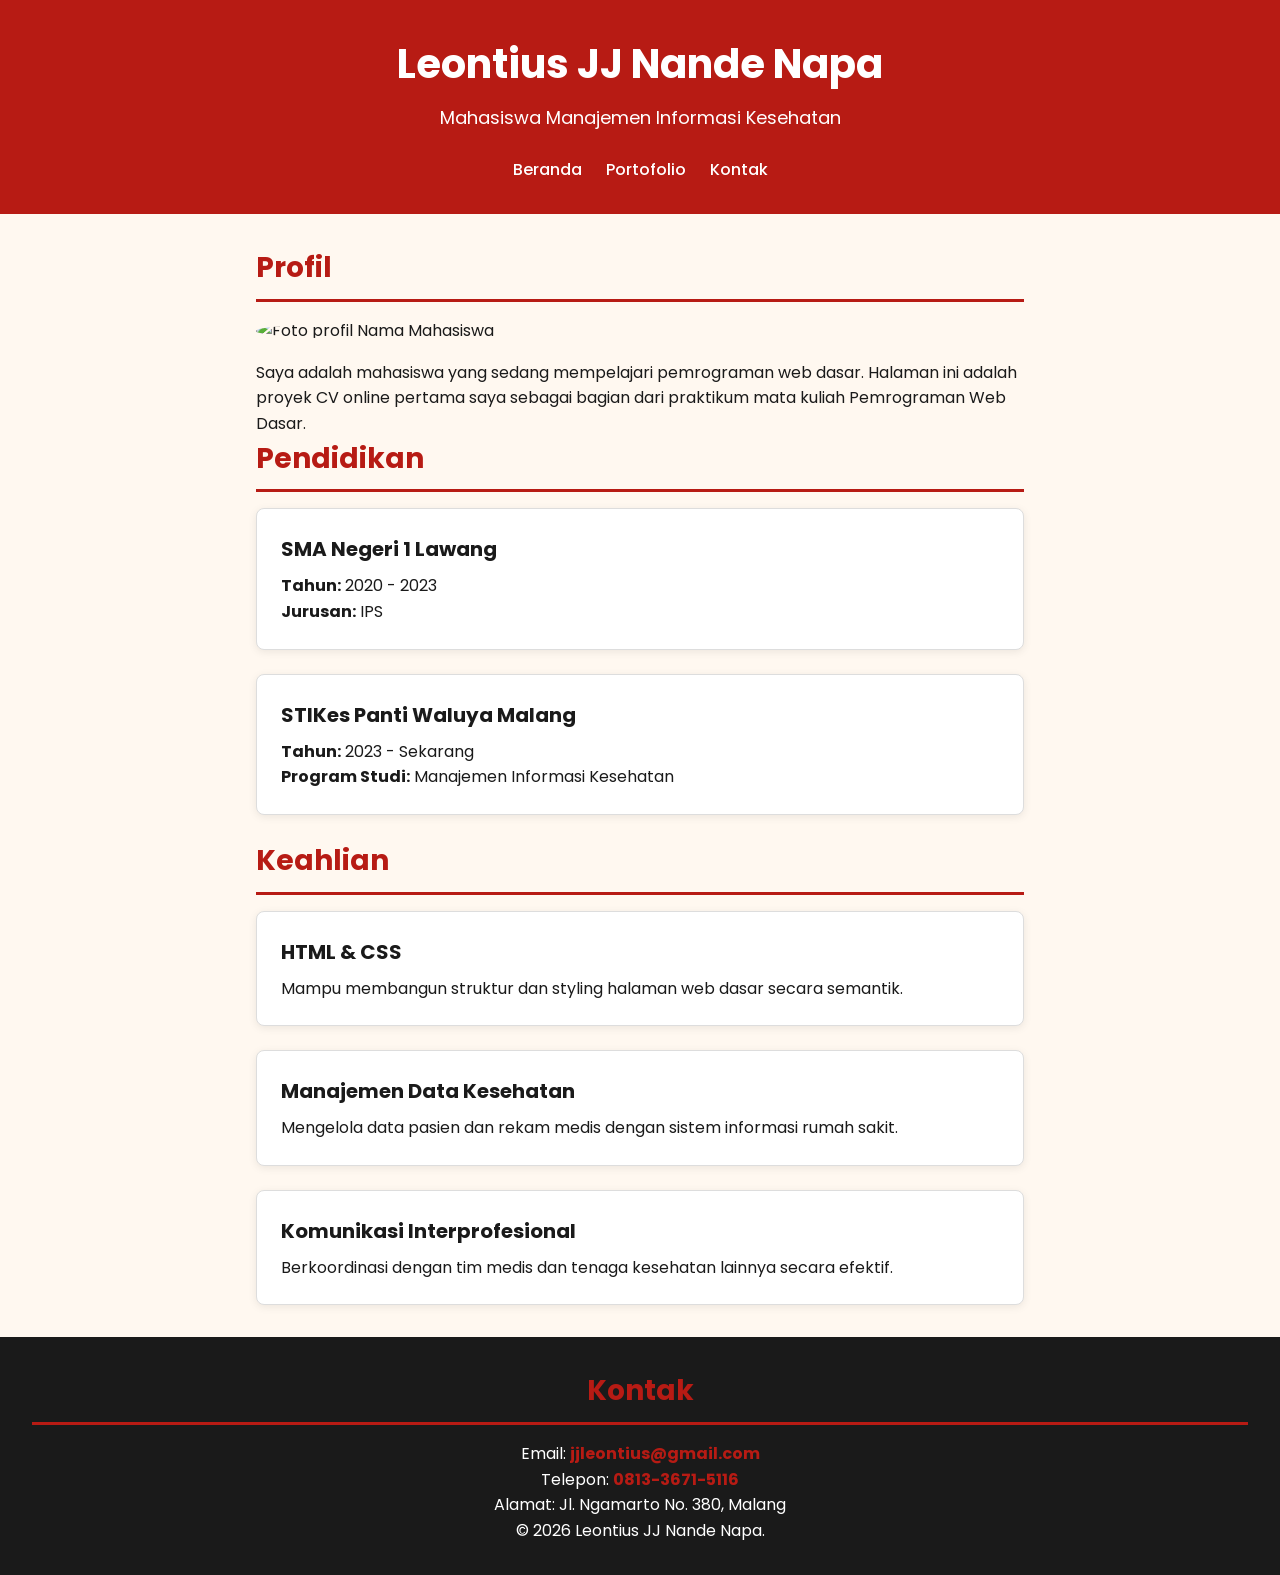
==== index.html @ a98dd8e6 "Update fitur HTML dan CSS Update bagian HTML dan CSS" ====
<!DOCTYPE html>
<html lang="id">
<head>
    <meta charset="UTF-8">
    <meta name="viewport" content="width=device-width, initial-scale=1.0">
    <title>CV - Nama Mahasiswa</title>
    <link href="https://fonts.googleapis.com/css2?family=Poppins:wght@400;600&display=swap" rel="stylesheet">
    <link rel="stylesheet" href="css/style.css">
</head>
<body>
    <header>
        <h1>Leontius JJ Nande Napa</h1>
        <p>Mahasiswa Manajemen Informasi Kesehatan</p>
        <nav>
            <ul>
                <li><a href="index.html">Beranda</a></li>
                <li><a href="portofolio.html">Portofolio</a></li>
                <li><a href="#kontak">Kontak</a></li>
            </ul>
        </nav>
    </header>

    <main>
        <section id="profil">
            <h2>Profil</h2>
            <img src="https://via.placeholder.com/150" alt="Foto profil Nama Mahasiswa">
            <p>Saya adalah mahasiswa yang sedang mempelajari pemrograman web dasar. 
            Halaman ini adalah proyek CV online pertama saya sebagai bagian dari praktikum 
            mata kuliah Pemrograman Web Dasar.</p>
        </section>

        <section id="pendidikan">
            <h2>Pendidikan</h2>
            <div class="kartu-container">
                <article class="kartu">
                    <h3>SMA Negeri 1 Lawang</h3>
                    <p><strong>Tahun:</strong> 2020 - 2023</p>
                    <p><strong>Jurusan:</strong> IPS</p>
                </article>
                <article class="kartu">
                    <h3>STIKes Panti Waluya Malang</h3>
                    <p><strong>Tahun:</strong> 2023 - Sekarang</p>
                    <p><strong>Program Studi:</strong> Manajemen Informasi Kesehatan</p>
                </article>
            </div>
        </section>

        <section id="keahlian">
            <h2>Keahlian</h2>
            <div class="kartu-container">
                <article class="kartu">
                    <h3>HTML & CSS</h3>
                    <p>Mampu membangun struktur dan styling halaman web dasar secara semantik.</p>
                </article>
                <article class="kartu">
                    <h3>Manajemen Data Kesehatan</h3>
                    <p>Mengelola data pasien dan rekam medis dengan sistem informasi rumah sakit.</p>
                </article>
                <article class="kartu">
                    <h3>Komunikasi Interprofesional</h3>
                    <p>Berkoordinasi dengan tim medis dan tenaga kesehatan lainnya secara efektif.</p>
                </article>
            </div>
        </section>
    </main>

    <footer id="kontak">
        <h2>Kontak</h2>
        <p>Email: <strong>jjleontius@gmail.com</strong></p>
        <p>Telepon: <strong>0813-3671-5116</strong></p>
        <p>Alamat: Jl. Ngamarto No. 380, Malang</p>
        <p>&copy; 2026 Leontius JJ Nande Napa.</p>
    </footer>
</body>
</html>
---- css/style.css ----
* {
    margin: 0;
    padding: 0;
    box-sizing: border-box;
}

body {
    font-family: 'Poppins', sans-serif;
    background-color: #FFF8F0;
    color: #1a1a1a;
    line-height: 1.6;
}

header {
    background-color: #b71b14;
    color: #FFFFFF;
    text-align: center;
    padding: 2rem 1rem;  
}

header h1 {
    color: #FFFFFF;
    font-size: 40px;
    margin-bottom: 0.5rem;
}

header p {
    font-size: 18px;
}

nav ul {
    list-style: none;
    margin-top: 1.5rem;
    display: flex;
    justify-content: center;
    gap: 1.5rem;
}

nav ul li a {
    color: #FFFFFF;
    text-decoration: none;
    font-weight: 500;
}

main {
    max-width: 800px;
    margin: 2rem auto;
    padding: 0 1rem;
}

h2 {
    color: #b71b14;
    font-size: 28px;
    margin-bottom: 1rem;
    border-bottom: 3px solid #b71b14;
    padding-bottom: 0.5rem;
}

.kartu {
    background-color: #FFFFFF;
    padding: 1.5rem;
    margin-bottom: 1.5rem;
    border: 1px solid #DDDDDD;
    border-radius: 8px;
    box-shadow: 0 2px 8px rgba(0, 0, 0, 0.08);
}

.kartu h3 {
    color: #1a1a1a;
    font-size: 20px;
    margin-bottom: 0.5rem;
}

img {
    max-width: 100%;
    height: auto;
    display: block;
    margin: 1rem auto;
    border-radius: 50%;
}

table {
    width: 100%;
    border-collapse: collapse;
    margin-top: 1rem;
    background-color: #FFFFFF;
}

thead {
    background-color: #b71b14;
    color: #FFFFFF;
}

th, td {
    padding: 12px;
    text-align: left;
    border: 1px solid #DDDDDD;
}

footer {
    background-color: #1a1a1a;
    color: #FFFFFF;
    text-align: center;
    padding: 2rem;
    margin-top: 2rem;
}

footer strong {
    color: #b71b14;
}
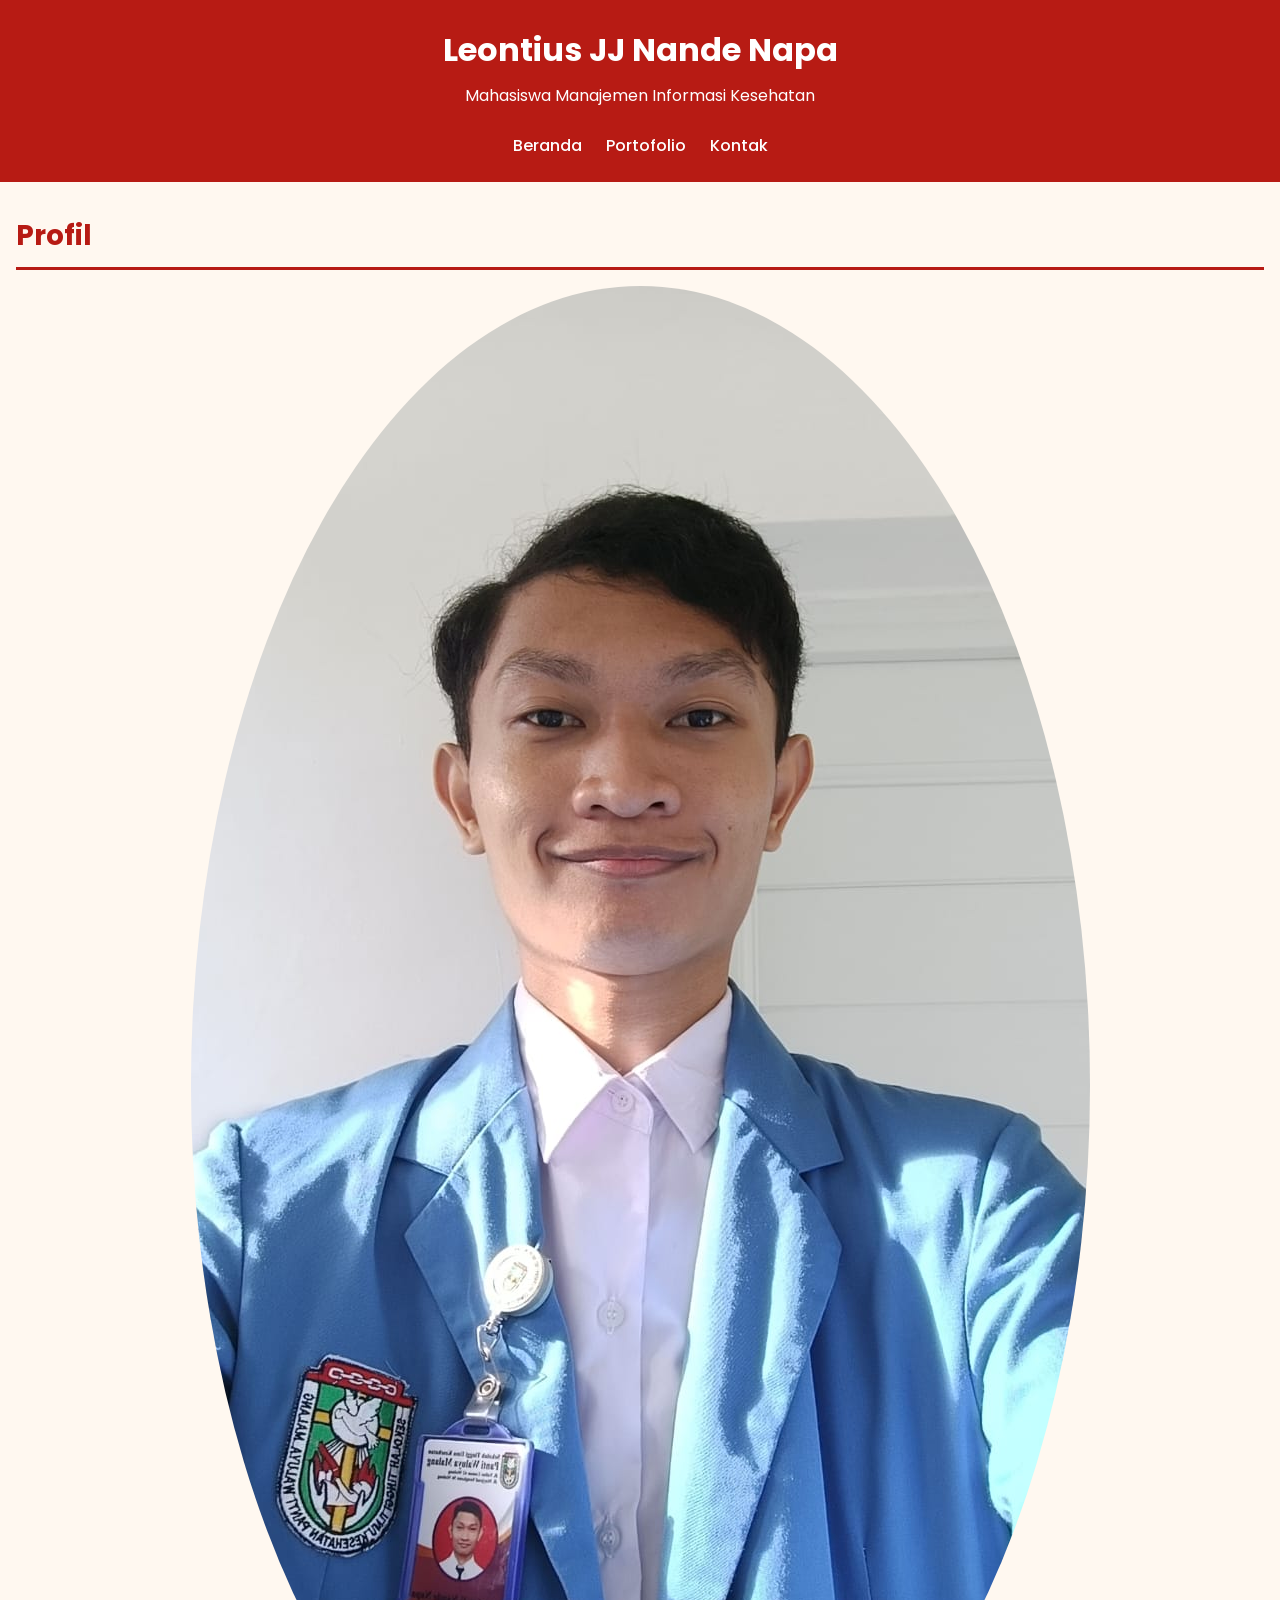
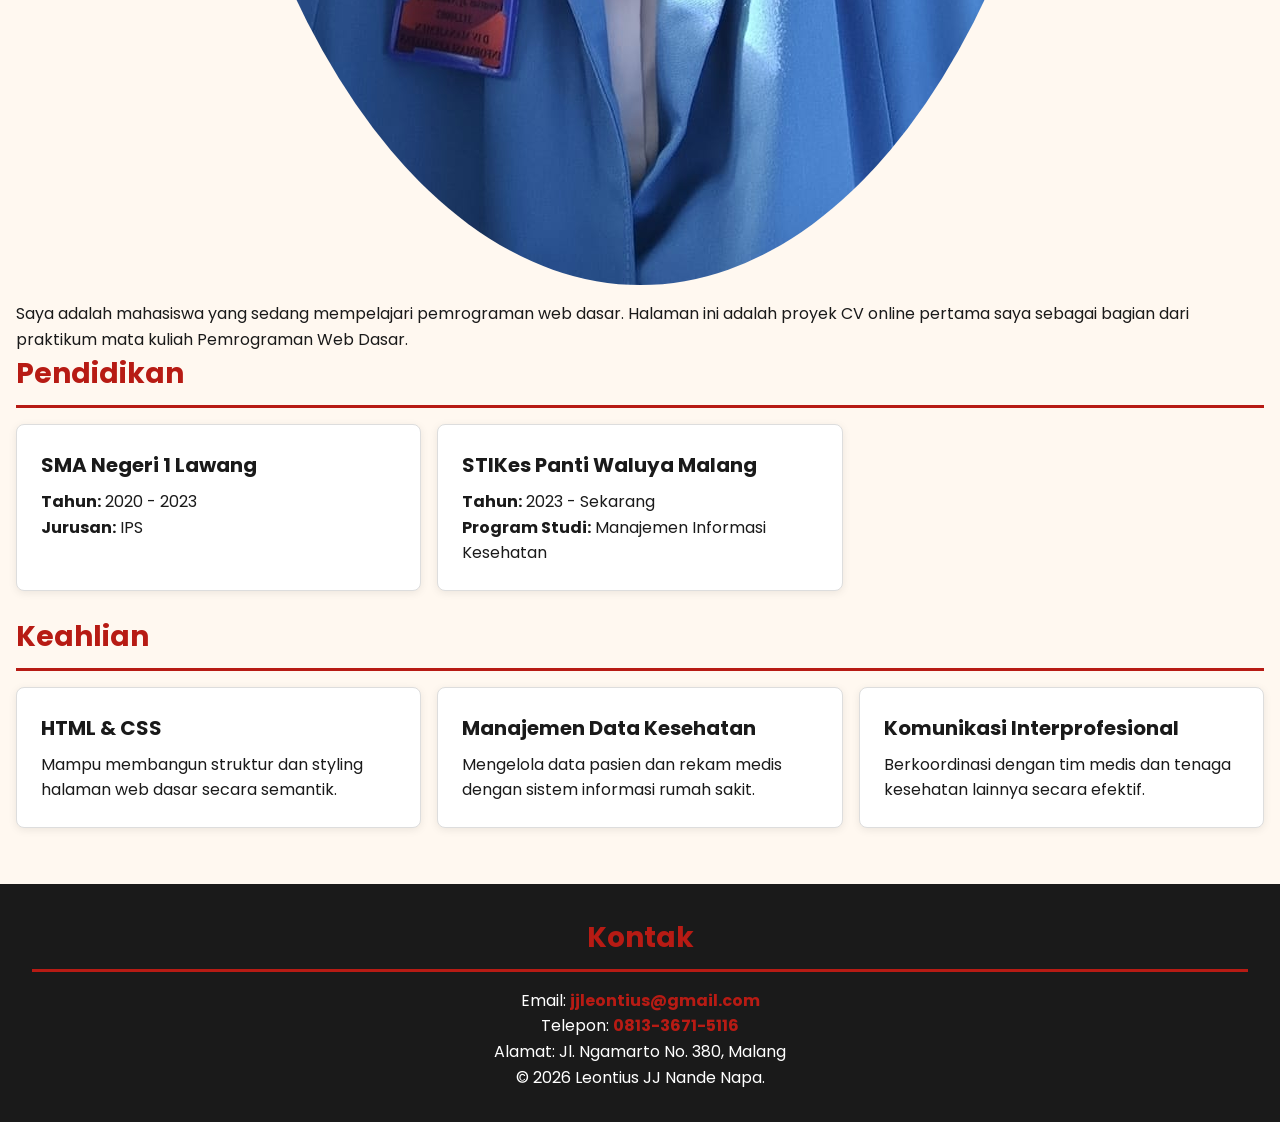
==== commit 7e45177e: "Update Css dan HTML Memperbarui Struktur CSS dan HTML" ====
--- a/index.html
+++ b/index.html
@@ -3,7 +3,7 @@
 <head>
     <meta charset="UTF-8">
     <meta name="viewport" content="width=device-width, initial-scale=1.0">
-    <title>CV - Nama Mahasiswa</title>
+    <title>CV - Leontius JJ Nande Napa</title>
     <link href="https://fonts.googleapis.com/css2?family=Poppins:wght@400;600&display=swap" rel="stylesheet">
     <link rel="stylesheet" href="css/style.css">
 </head>
@@ -23,7 +23,7 @@
     <main>
         <section id="profil">
             <h2>Profil</h2>
-            <img src="https://via.placeholder.com/150" alt="Foto profil Nama Mahasiswa">
+            <img src="media/leontius.jpeg" alt="Foto profil Nama Mahasiswa">
             <p>Saya adalah mahasiswa yang sedang mempelajari pemrograman web dasar. 
             Halaman ini adalah proyek CV online pertama saya sebagai bagian dari praktikum 
             mata kuliah Pemrograman Web Dasar.</p>
--- a/css/style.css
+++ b/css/style.css
@@ -15,25 +15,28 @@
     background-color: #b71b14;
     color: #FFFFFF;
     text-align: center;
-    padding: 2rem 1rem;  
+    padding: 1.5rem;
 }
 
 header h1 {
     color: #FFFFFF;
-    font-size: 40px;
+    font-size: 1.5rem;
     margin-bottom: 0.5rem;
 }
 
 header p {
-    font-size: 18px;
+    font-size: 1rem;
 }
 
 nav ul {
     list-style: none;
     margin-top: 1.5rem;
-    display: flex;
-    justify-content: center;
-    gap: 1.5rem;
+    display: block;
+    text-align: center;
+}
+
+nav ul li {
+    margin-bottom: 0.8rem;
 }
 
 nav ul li a {
@@ -43,17 +46,23 @@
 }
 
 main {
-    max-width: 800px;
+    max-width: 100%;
     margin: 2rem auto;
     padding: 0 1rem;
 }
 
 h2 {
     color: #b71b14;
-    font-size: 28px;
+    font-size: 1.75rem;
     margin-bottom: 1rem;
-    border-bottom: 3px solid #b71b14;
+    border-bottom: 0.2rem solid #b71b14;
     padding-bottom: 0.5rem;
+}
+
+.kartu-container {
+    display: grid;
+    grid-template-columns: 1fr;
+    gap: 1rem;
 }
 
 .kartu {
@@ -61,13 +70,13 @@
     padding: 1.5rem;
     margin-bottom: 1.5rem;
     border: 1px solid #DDDDDD;
-    border-radius: 8px;
+    border-radius: 0.5rem;
     box-shadow: 0 2px 8px rgba(0, 0, 0, 0.08);
 }
 
 .kartu h3 {
     color: #1a1a1a;
-    font-size: 20px;
+    font-size: 1.25rem;
     margin-bottom: 0.5rem;
 }
 
@@ -92,7 +101,7 @@
 }
 
 th, td {
-    padding: 12px;
+    padding: 0.75rem;
     text-align: left;
     border: 1px solid #DDDDDD;
 }
@@ -108,3 +117,37 @@
 footer strong {
     color: #b71b14;
 }
+
+@media (min-width: 768px) {
+
+    header h1 {
+        font-size: 2rem;
+    }
+
+    nav ul {
+        display: flex;
+        justify-content: center;
+        gap: 1.5rem;
+    }
+
+    nav ul li {
+        margin-bottom: 0;
+    }
+
+    .kartu-container {
+        grid-template-columns: repeat(2, 1fr);
+    }
+}
+
+@media (min-width: 1024px) {
+
+    .kartu-container {
+        grid-template-columns: repeat(3, 1fr);
+    }
+}
+
+@media (max-width: 768px) and (orientation: landscape) {
+    header {
+        padding: 1rem;
+    }
+}
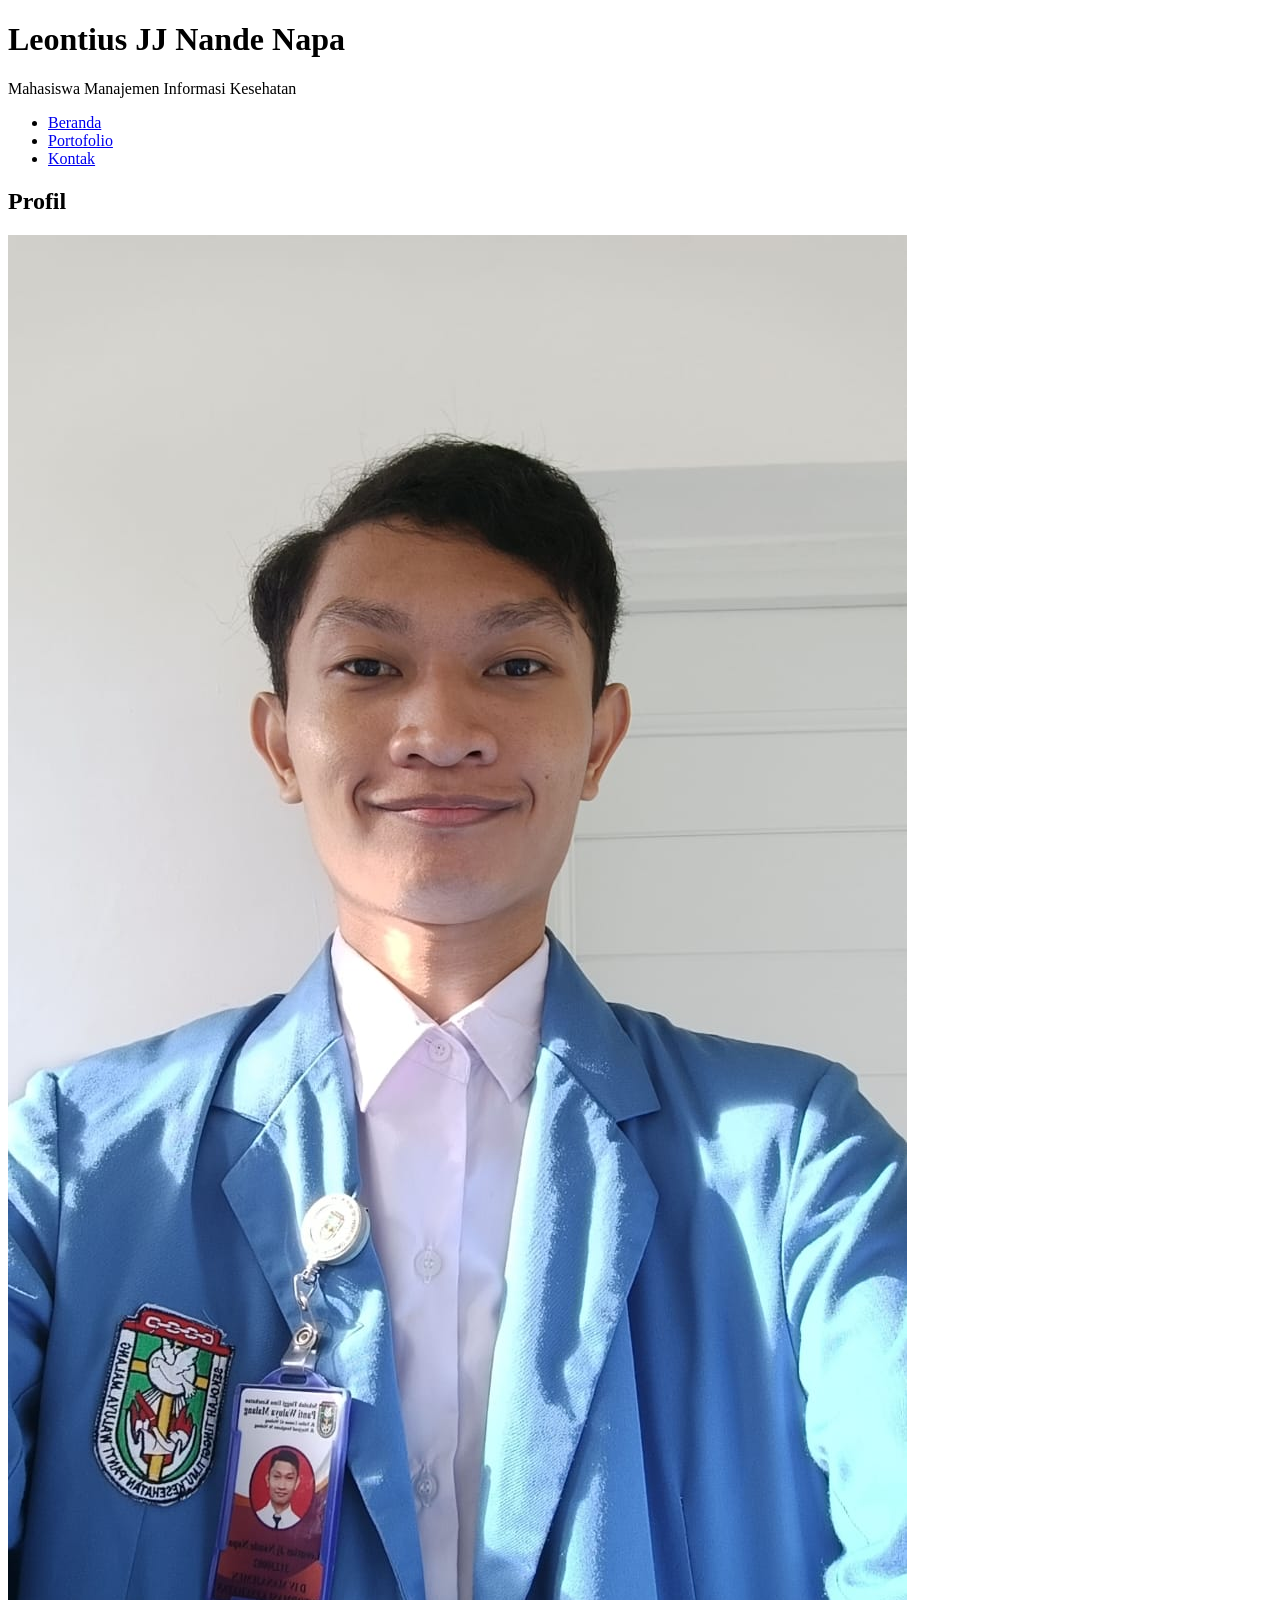
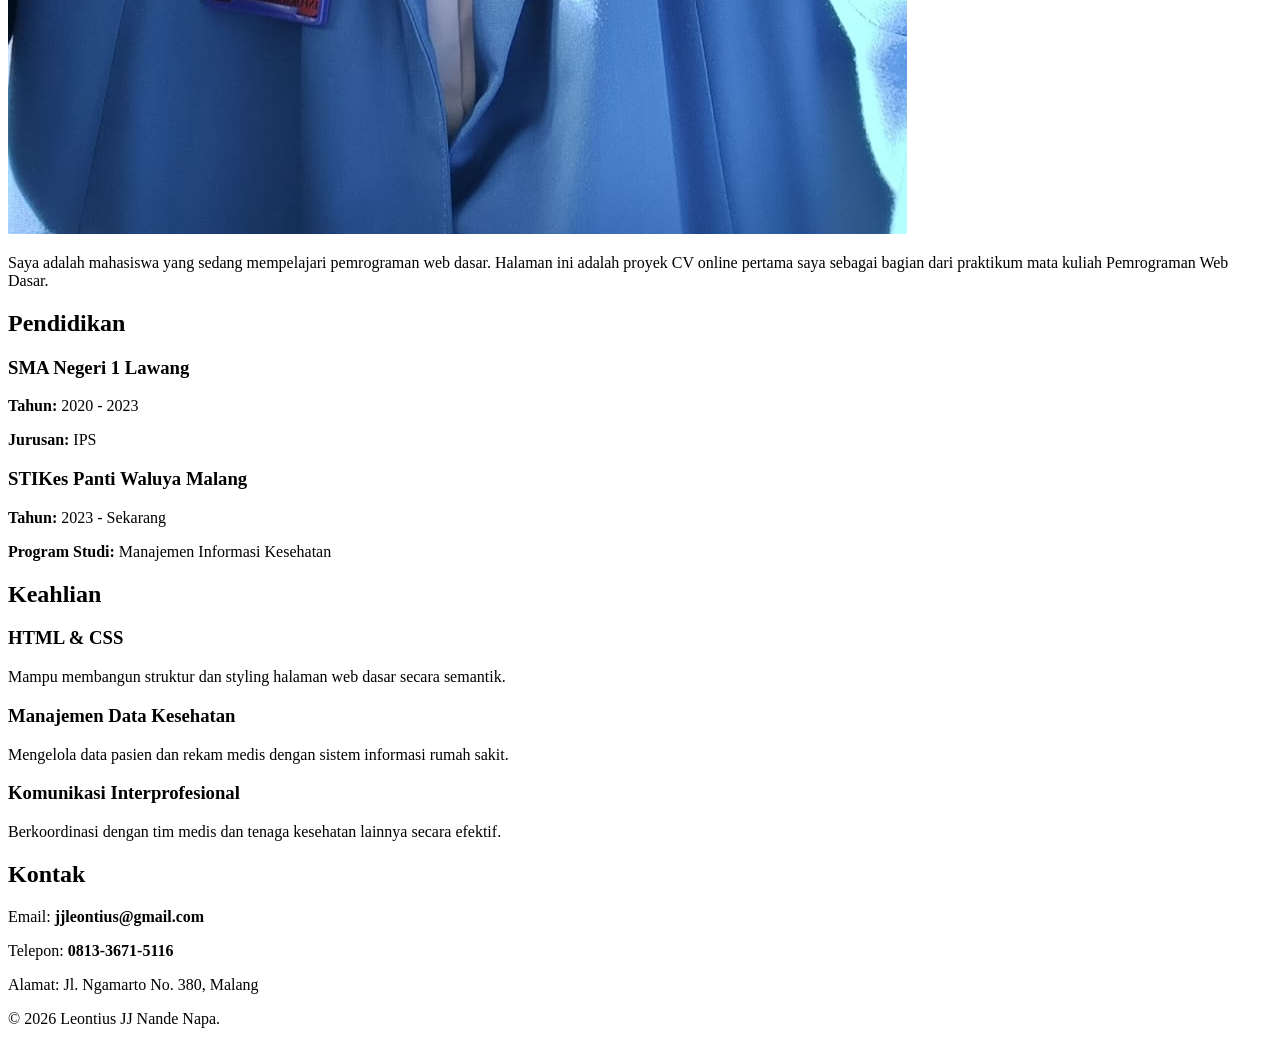
==== commit faac4098: "Menambahkan JavaScript dasar dan pengolahan array pada CV Online update Javascript dan array" ====
--- a/index.html
+++ b/index.html
@@ -71,5 +71,6 @@
         <p>Alamat: Jl. Ngamarto No. 380, Malang</p>
         <p>&copy; 2026 Leontius JJ Nande Napa.</p>
     </footer>
+    <script src="js/javascript.js"></script>
 </body>
 </html>
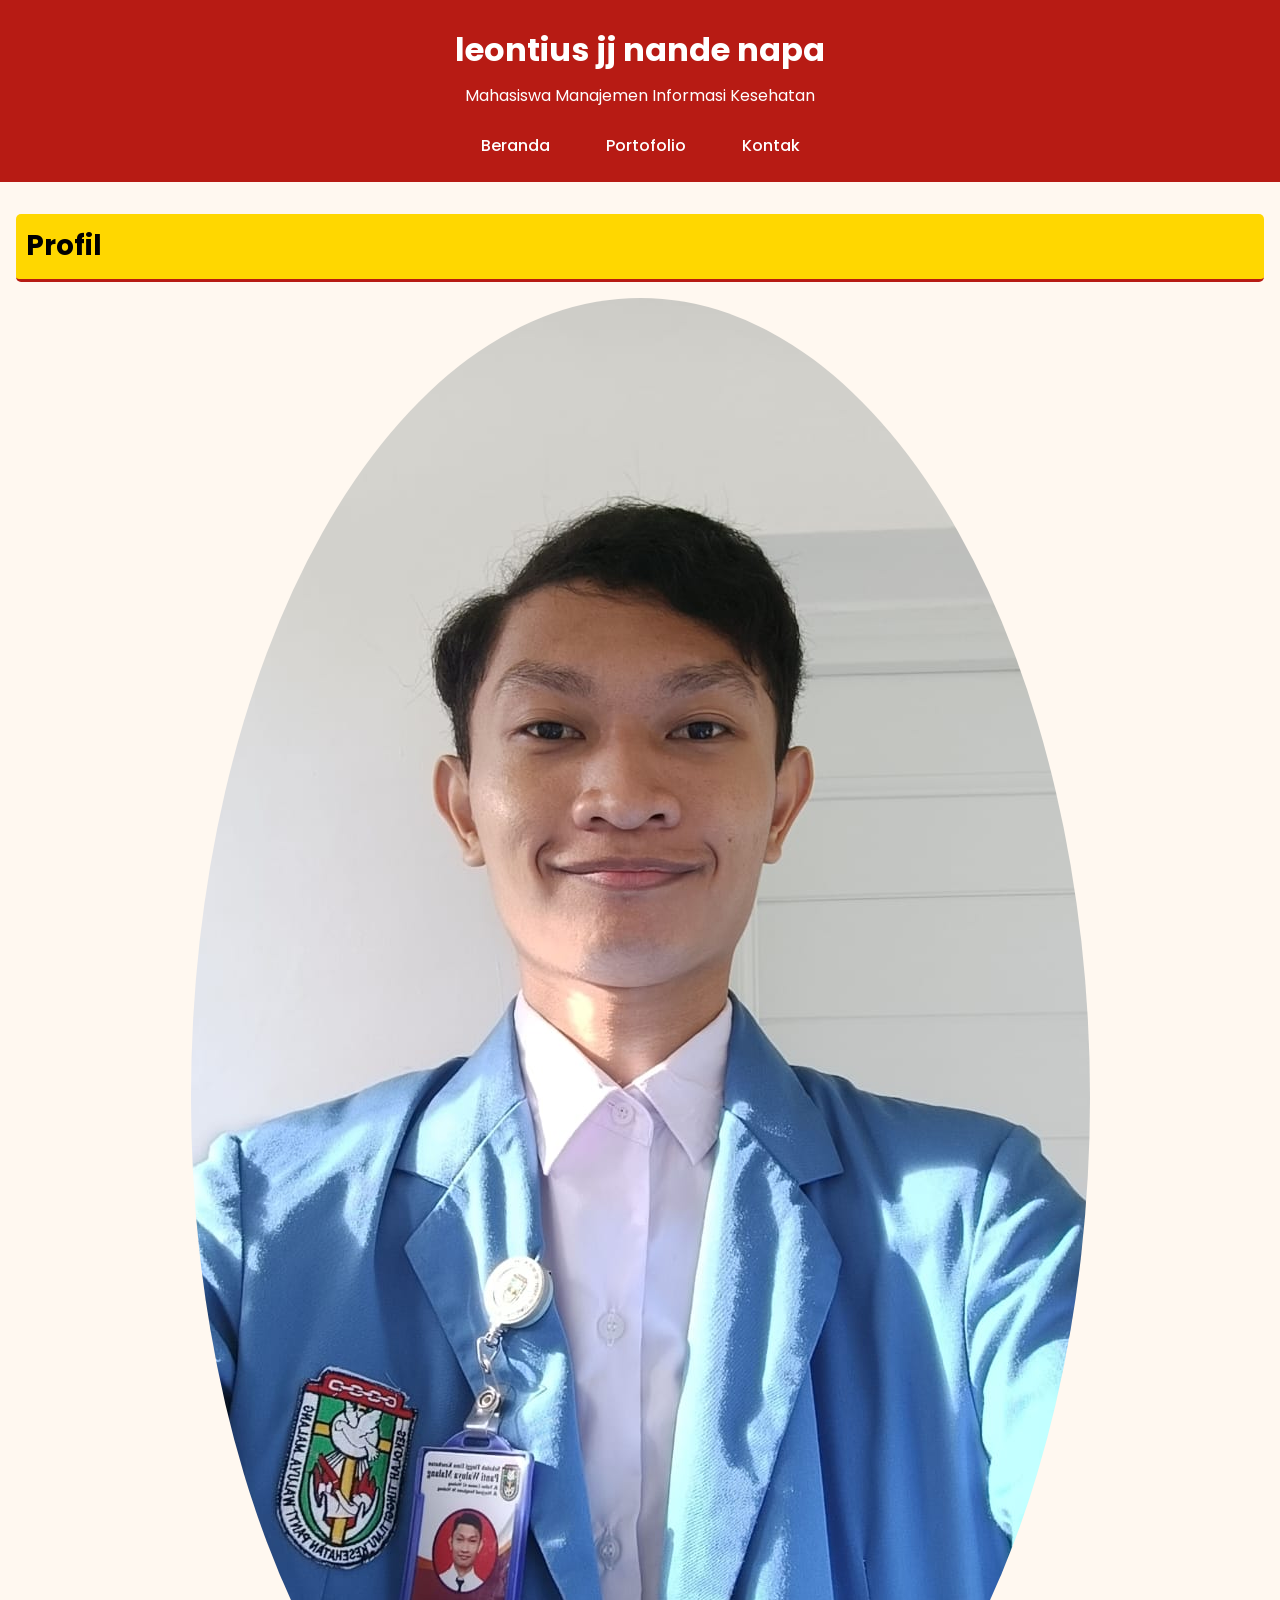
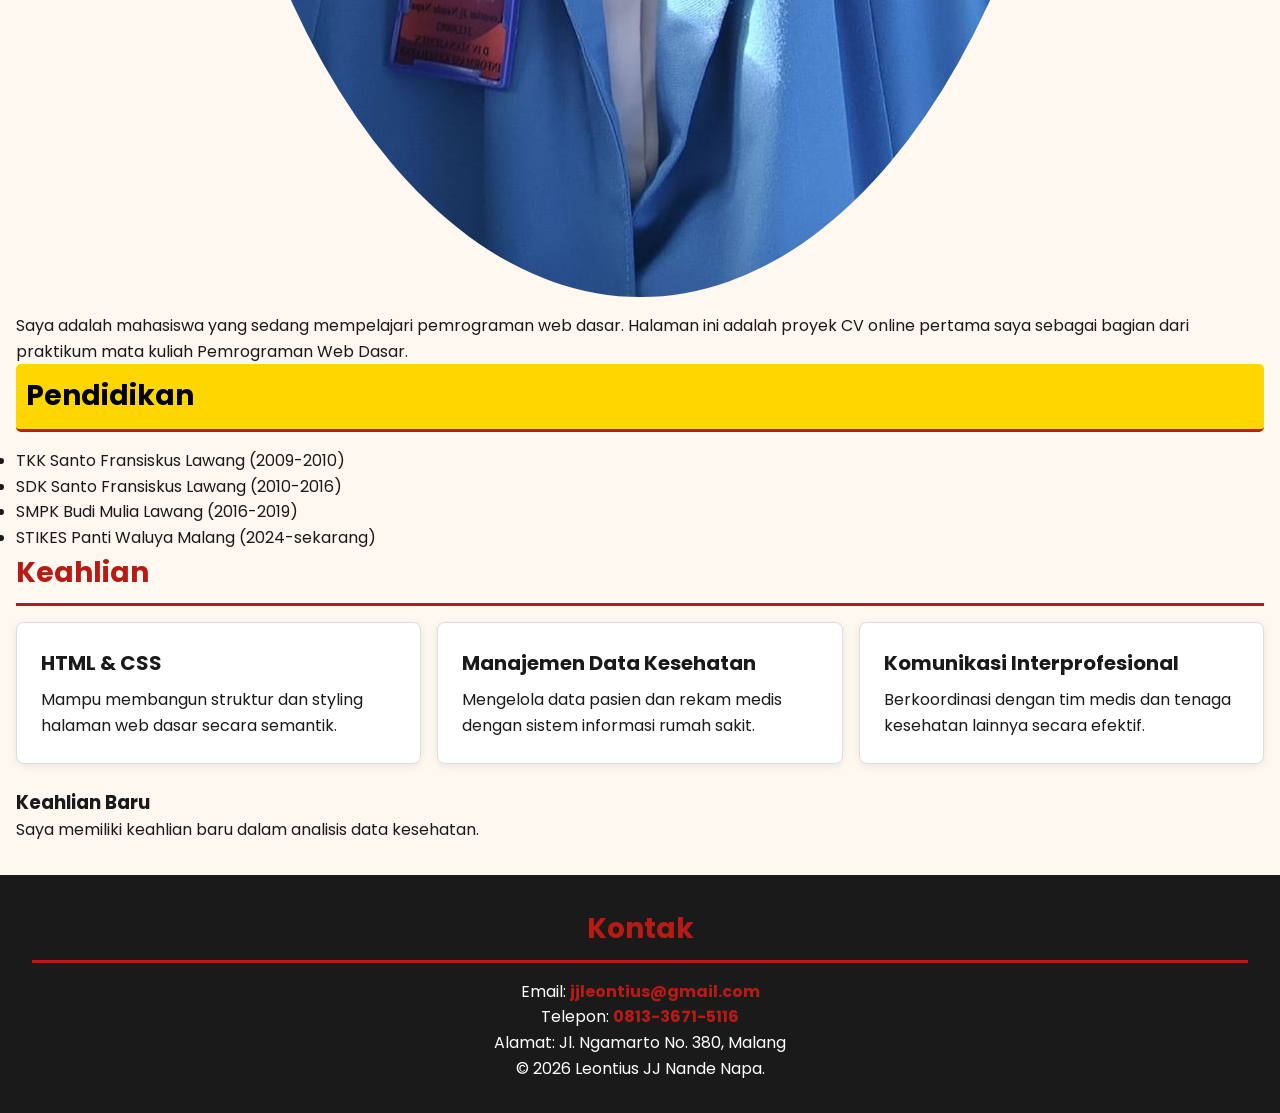
==== commit 5c94675d: "Implementasi DOM Manipulation untuk konten dinamis Update DOM Manipulation" ====
--- a/index.html
+++ b/index.html
@@ -31,18 +31,7 @@
 
         <section id="pendidikan">
             <h2>Pendidikan</h2>
-            <div class="kartu-container">
-                <article class="kartu">
-                    <h3>SMA Negeri 1 Lawang</h3>
-                    <p><strong>Tahun:</strong> 2020 - 2023</p>
-                    <p><strong>Jurusan:</strong> IPS</p>
-                </article>
-                <article class="kartu">
-                    <h3>STIKes Panti Waluya Malang</h3>
-                    <p><strong>Tahun:</strong> 2023 - Sekarang</p>
-                    <p><strong>Program Studi:</strong> Manajemen Informasi Kesehatan</p>
-                </article>
-            </div>
+            <ul id="list-pendidikan"></ul>
         </section>
 
         <section id="keahlian">
--- a/css/style.css
+++ b/css/style.css
@@ -0,0 +1,161 @@
+* {
+    margin: 0;
+    padding: 0;
+    box-sizing: border-box;
+}
+
+body {
+    font-family: 'Poppins', sans-serif;
+    background-color: #FFF8F0;
+    color: #1a1a1a;
+    line-height: 1.6;
+}
+
+header {
+    background-color: #b71b14;
+    color: #FFFFFF;
+    text-align: center;
+    padding: 1.5rem;
+}
+
+header h1 {
+    color: #FFFFFF;
+    font-size: 1.5rem;
+    margin-bottom: 0.5rem;
+}
+
+header p {
+    font-size: 1rem;
+}
+
+nav ul {
+    list-style: none;
+    margin-top: 1.5rem;
+    text-align: center;
+}
+
+nav ul li {
+    display: inline-block;
+    margin: 0 1rem;
+}
+
+nav ul li a {
+    color: #FFFFFF;
+    text-decoration: none;
+    font-weight: 500;
+}
+
+main {
+    max-width: 100%;
+    margin: 2rem auto;
+    padding: 0 1rem;
+}
+
+h2 {
+    color: #b71b14;
+    font-size: 1.75rem;
+    margin-bottom: 1rem;
+    border-bottom: 0.2rem solid #b71b14;
+    padding-bottom: 0.5rem;
+}
+
+.kartu-container {
+    display: grid;
+    grid-template-columns: 1fr;
+    gap: 1rem;
+}
+
+.kartu {
+    background-color: #FFFFFF;
+    padding: 1.5rem;
+    margin-bottom: 1.5rem;
+    border: 1px solid #DDDDDD;
+    border-radius: 0.5rem;
+    box-shadow: 0 2px 8px rgba(0, 0, 0, 0.08);
+}
+
+.kartu h3 {
+    color: #1a1a1a;
+    font-size: 1.25rem;
+    margin-bottom: 0.5rem;
+}
+
+img {
+    max-width: 100%;
+    height: auto;
+    display: block;
+    margin: 1rem auto;
+    border-radius: 50%;
+}
+
+table {
+    width: 100%;
+    border-collapse: collapse;
+    margin-top: 1rem;
+    background-color: #FFFFFF;
+}
+
+thead {
+    background-color: #b71b14;
+    color: #FFFFFF;
+}
+
+th, td {
+    padding: 0.75rem;
+    text-align: left;
+    border: 1px solid #DDDDDD;
+}
+
+footer {
+    background-color: #1a1a1a;
+    color: #FFFFFF;
+    text-align: center;
+    padding: 2rem;
+    margin-top: 2rem;
+}
+
+footer strong {
+    color: #b71b14;
+}
+
+@media (min-width: 768px) {
+
+    header h1 {
+        font-size: 2rem;
+    }
+
+    nav ul {
+        display: flex;
+        justify-content: center;
+        gap: 1.5rem;
+    }
+
+    nav ul li {
+        margin-bottom: 0;
+    }
+
+    .kartu-container {
+        grid-template-columns: repeat(2, 1fr);
+    }
+}
+
+@media (min-width: 1024px) {
+
+    .kartu-container {
+        grid-template-columns: repeat(3, 1fr);
+    }
+}
+
+@media (max-width: 768px) and (orientation: landscape) {
+    header {
+        padding: 1rem;
+    }
+}
+
+/* menambahkan gaya highlight */
+.highlight {
+    background-color: gold;
+    color: black;
+    padding: 10px;
+    border-radius: 5px;
+}
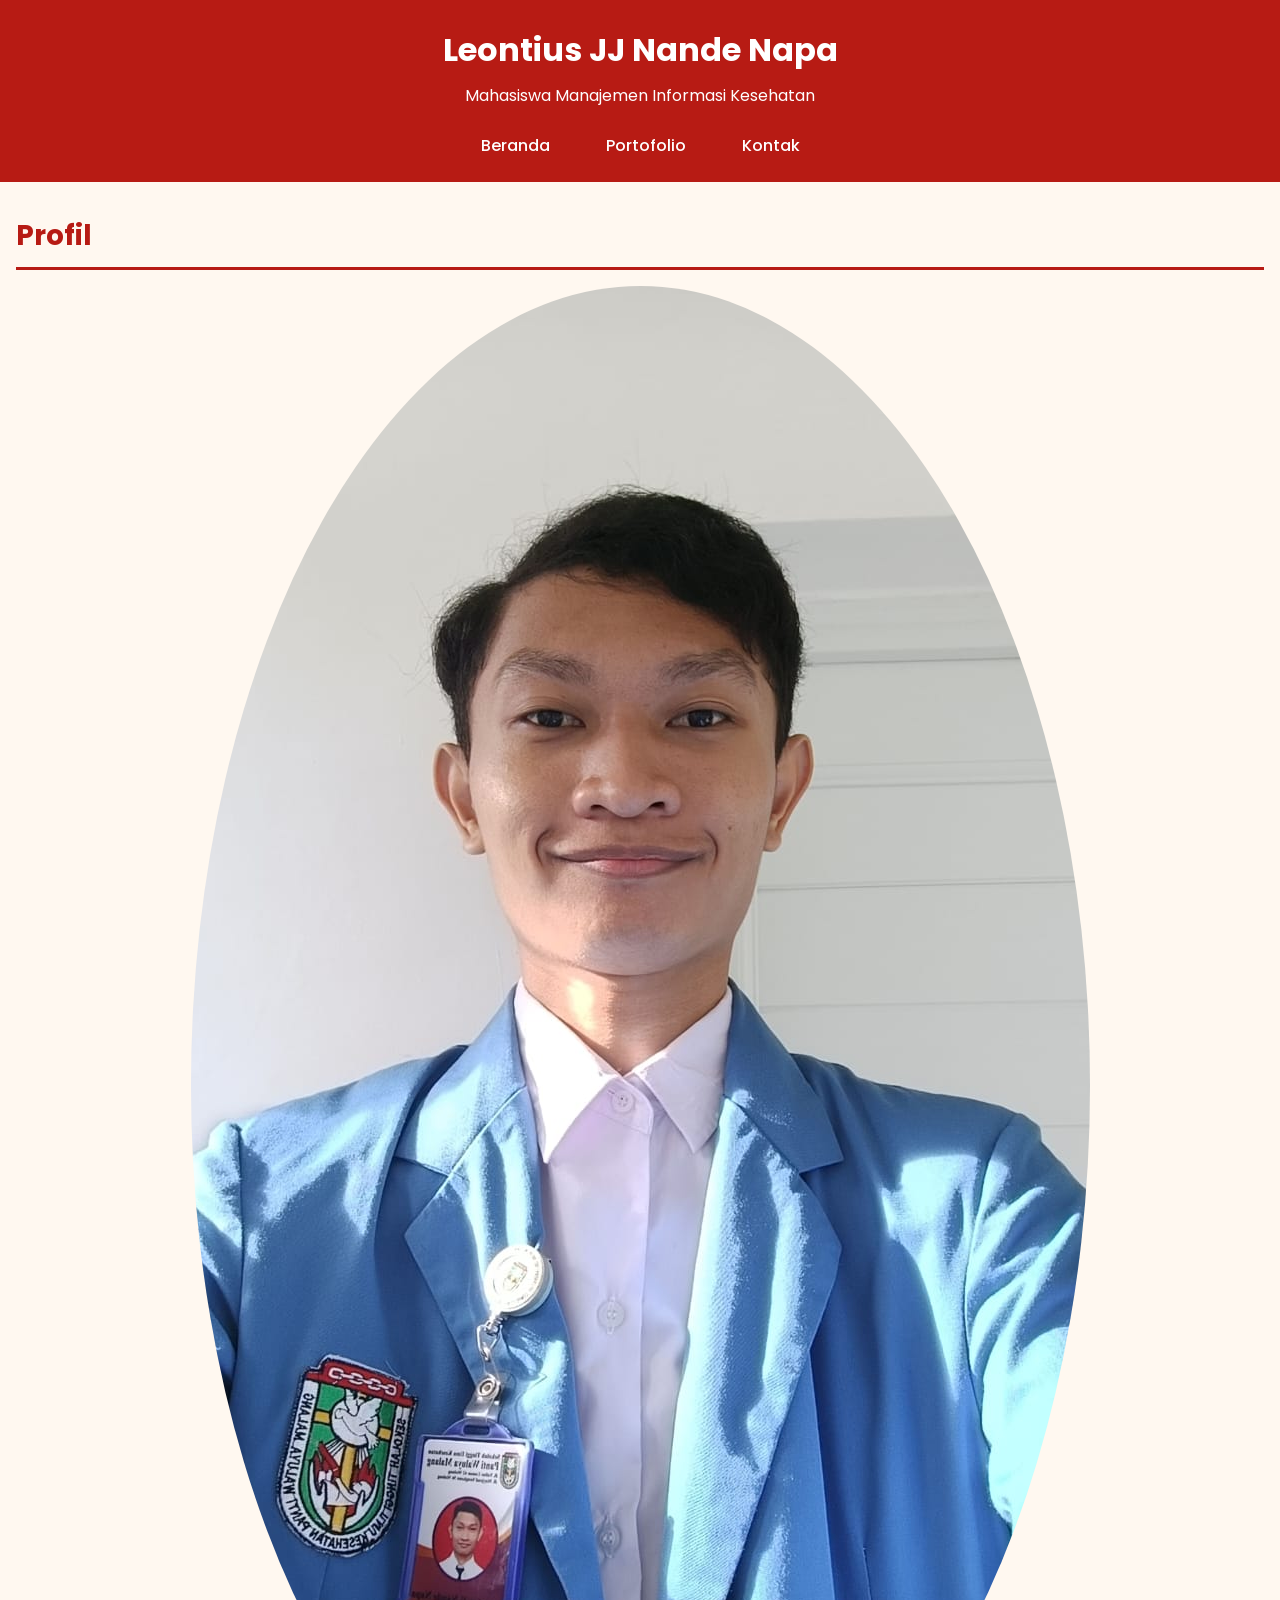
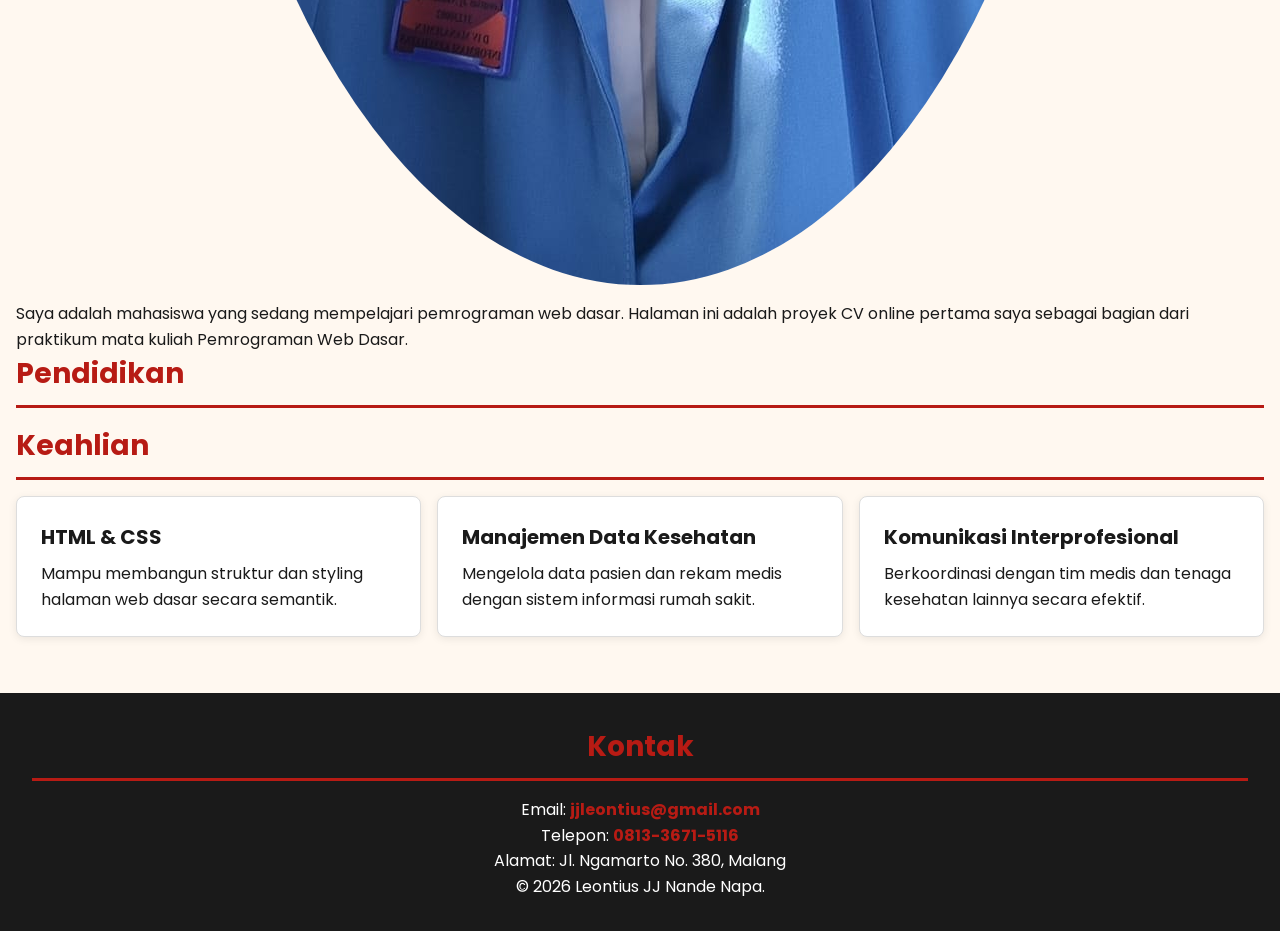
==== commit 2b17eea7: "Menambahkan event handling dan interaktivitas update event handling dan interaktivitas" ====
--- a/index.html
+++ b/index.html
@@ -11,6 +11,11 @@
     <header>
         <h1>Leontius JJ Nande Napa</h1>
         <p>Mahasiswa Manajemen Informasi Kesehatan</p>
+            <button id="menu-toggle"
+                aria-expanded="false"
+                aria-label="Buka Menu">
+                ☰
+            </button>
         <nav>
             <ul>
                 <li><a href="index.html">Beranda</a></li>
--- a/css/style.css
+++ b/css/style.css
@@ -158,4 +158,25 @@
     color: black;
     padding: 10px;
     border-radius: 5px;
+}
+
+#menu-toggle {
+    display: none;
+    padding: 10px;
+    cursor: pointer;
+}
+
+@media (max-width: 768px) {
+    #menu-toggle {
+        display: block;
+        margin: auto;
+    }
+
+    nav {
+        display: none;
+    }
+
+    nav.active {
+        display: block;
+    }
 }
